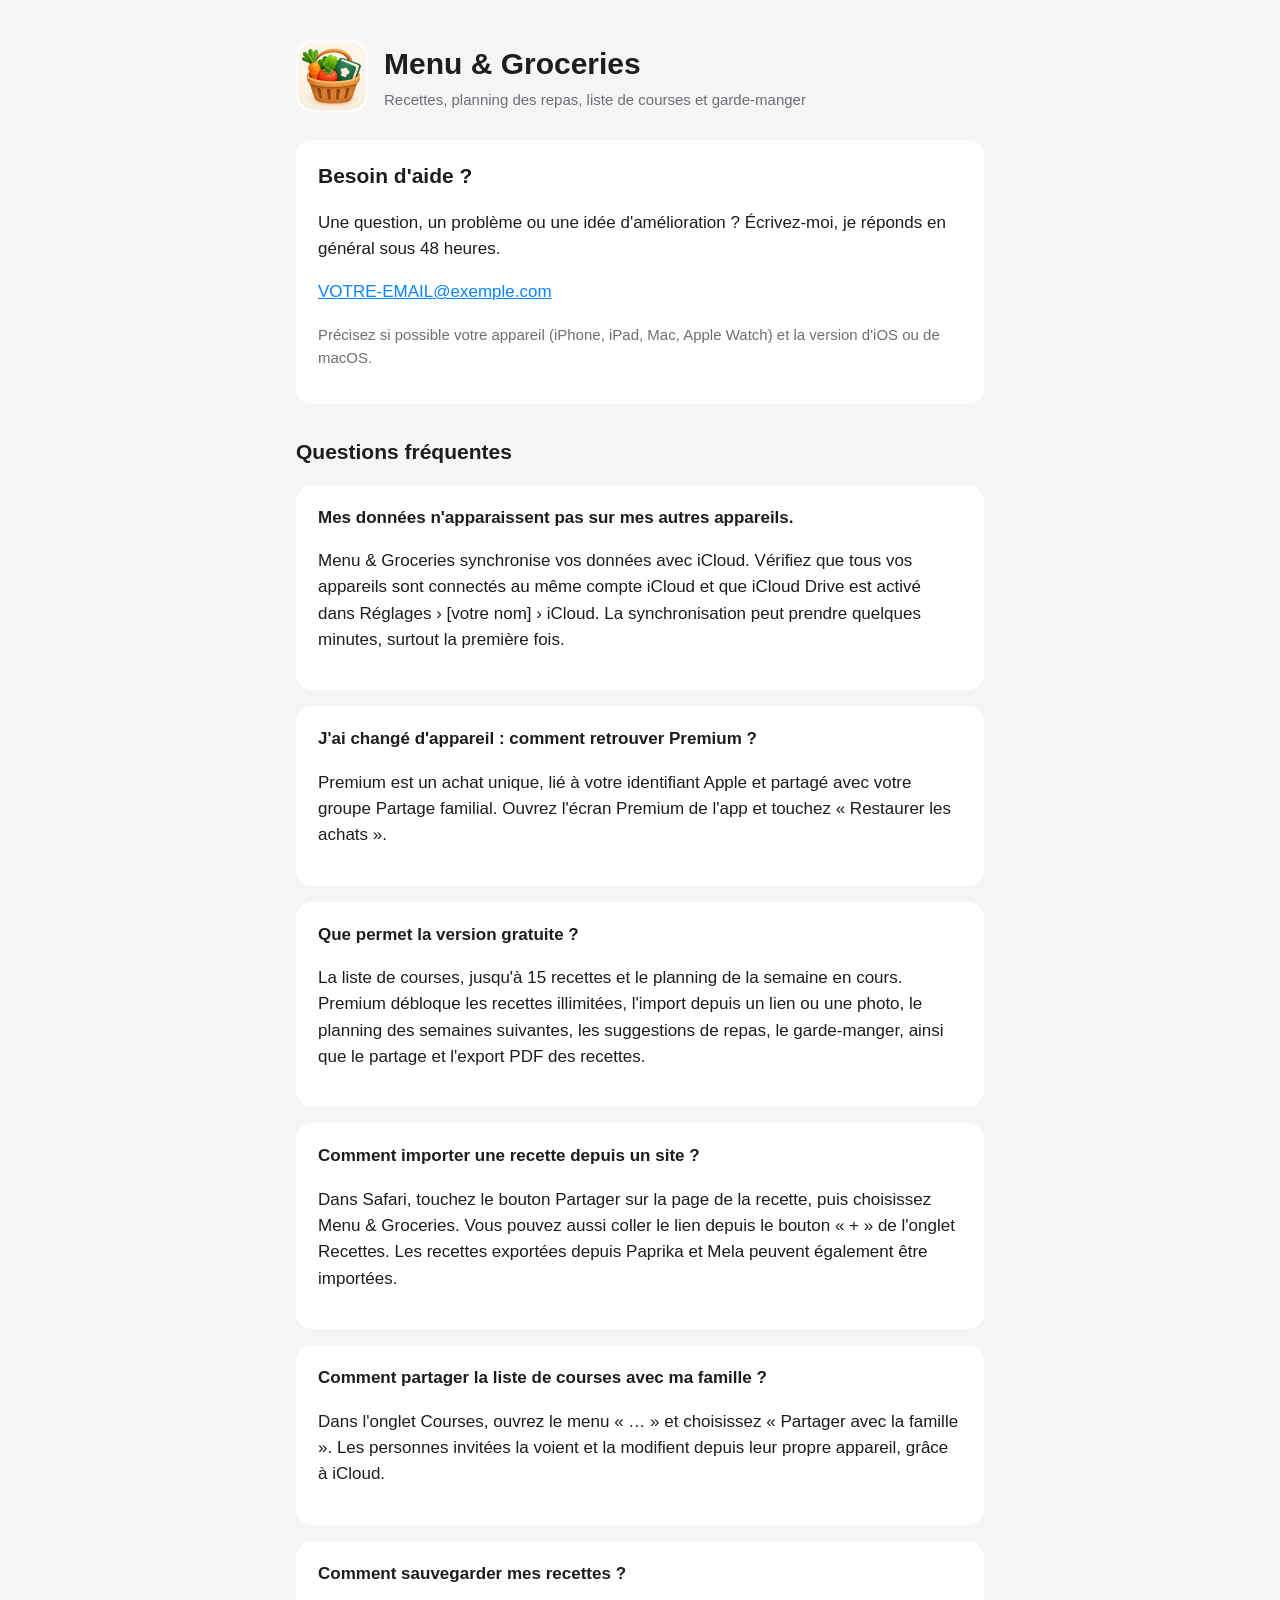
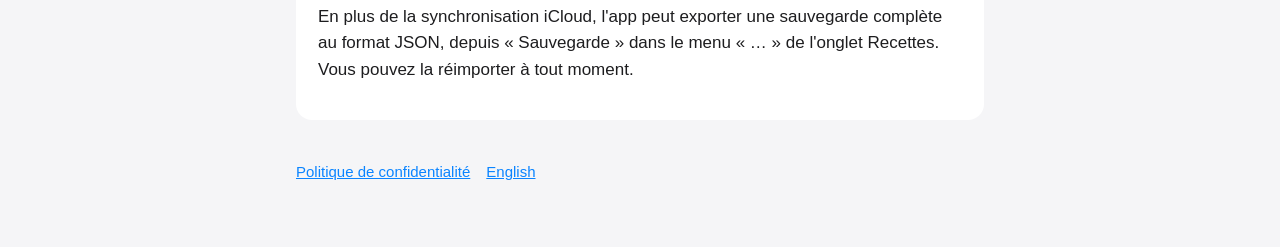
==== index.html @ fb3f8ceb "Add files via upload" ====
<!doctype html>
<html lang="fr">
<head>
<meta charset="utf-8">
<meta name="viewport" content="width=device-width, initial-scale=1">
<title>Menu & Groceries – Assistance</title>
<link rel="stylesheet" href="style.css">
</head>
<body>
<main>
  <header>
    <img src="icon.png" alt="">
    <div>
      <h1>Menu & Groceries</h1>
      <div class="muted">Recettes, planning des repas, liste de courses et garde-manger</div>
    </div>
  </header>

  <div class="card">
    <h2 style="margin-top:0">Besoin d'aide ?</h2>
    <p>Une question, un problème ou une idée d'amélioration ? Écrivez-moi, je réponds en général sous 48 heures.</p>
    <p><a href="mailto:VOTRE-EMAIL@exemple.com?subject=Menu%20%26%20Groceries">VOTRE-EMAIL@exemple.com</a></p>
    <p class="muted">Précisez si possible votre appareil (iPhone, iPad, Mac, Apple Watch) et la version d'iOS ou de macOS.</p>
  </div>

  <h2>Questions fréquentes</h2>

  <div class="card">
    <strong>Mes données n'apparaissent pas sur mes autres appareils.</strong>
    <p>Menu & Groceries synchronise vos données avec iCloud. Vérifiez que tous vos appareils sont connectés au même compte iCloud et que iCloud Drive est activé dans Réglages › [votre nom] › iCloud. La synchronisation peut prendre quelques minutes, surtout la première fois.</p>
  </div>

  <div class="card">
    <strong>J'ai changé d'appareil : comment retrouver Premium ?</strong>
    <p>Premium est un achat unique, lié à votre identifiant Apple et partagé avec votre groupe Partage familial. Ouvrez l'écran Premium de l'app et touchez « Restaurer les achats ».</p>
  </div>

  <div class="card">
    <strong>Que permet la version gratuite ?</strong>
    <p>La liste de courses, jusqu'à 15 recettes et le planning de la semaine en cours. Premium débloque les recettes illimitées, l'import depuis un lien ou une photo, le planning des semaines suivantes, les suggestions de repas, le garde-manger, ainsi que le partage et l'export PDF des recettes.</p>
  </div>

  <div class="card">
    <strong>Comment importer une recette depuis un site ?</strong>
    <p>Dans Safari, touchez le bouton Partager sur la page de la recette, puis choisissez Menu & Groceries. Vous pouvez aussi coller le lien depuis le bouton « + » de l'onglet Recettes. Les recettes exportées depuis Paprika et Mela peuvent également être importées.</p>
  </div>

  <div class="card">
    <strong>Comment partager la liste de courses avec ma famille ?</strong>
    <p>Dans l'onglet Courses, ouvrez le menu « … » et choisissez « Partager avec la famille ». Les personnes invitées la voient et la modifient depuis leur propre appareil, grâce à iCloud.</p>
  </div>

  <div class="card">
    <strong>Comment sauvegarder mes recettes ?</strong>
    <p>En plus de la synchronisation iCloud, l'app peut exporter une sauvegarde complète au format JSON, depuis « Sauvegarde » dans le menu « … » de l'onglet Recettes. Vous pouvez la réimporter à tout moment.</p>
  </div>

  <nav>
    <a href="privacy.html">Politique de confidentialité</a>
    <a href="en/">English</a>
  </nav>
</main>
</body>
</html>
---- style.css ----
:root { --bg: #f5f5f7; --card: #fff; --text: #1d1d1f; --muted: #6e6e73; --accent: #0a84ff; }
@media (prefers-color-scheme: dark) { :root { --bg: #000; --card: #1c1c1e; --text: #f5f5f7; --muted: #a1a1a6; --accent: #0a84ff; } }
* { box-sizing: border-box; }
body { margin: 0; background: var(--bg); color: var(--text); font: 17px/1.55 -apple-system, BlinkMacSystemFont, "Helvetica Neue", sans-serif; }
main { max-width: 720px; margin: 0 auto; padding: 40px 16px 64px; }
header { display: flex; align-items: center; gap: 16px; margin-bottom: 28px; }
header img { width: 72px; height: 72px; border-radius: 16px; }
h1 { font-size: 30px; margin: 0; }
h2 { font-size: 21px; margin: 32px 0 8px; }
p, li { color: var(--text); }
.muted { color: var(--muted); font-size: 15px; }
.card { background: var(--card); border-radius: 16px; padding: 20px 22px; margin: 16px 0; }
a { color: var(--accent); }
nav { display: flex; gap: 16px; flex-wrap: wrap; font-size: 15px; margin-top: 40px; }
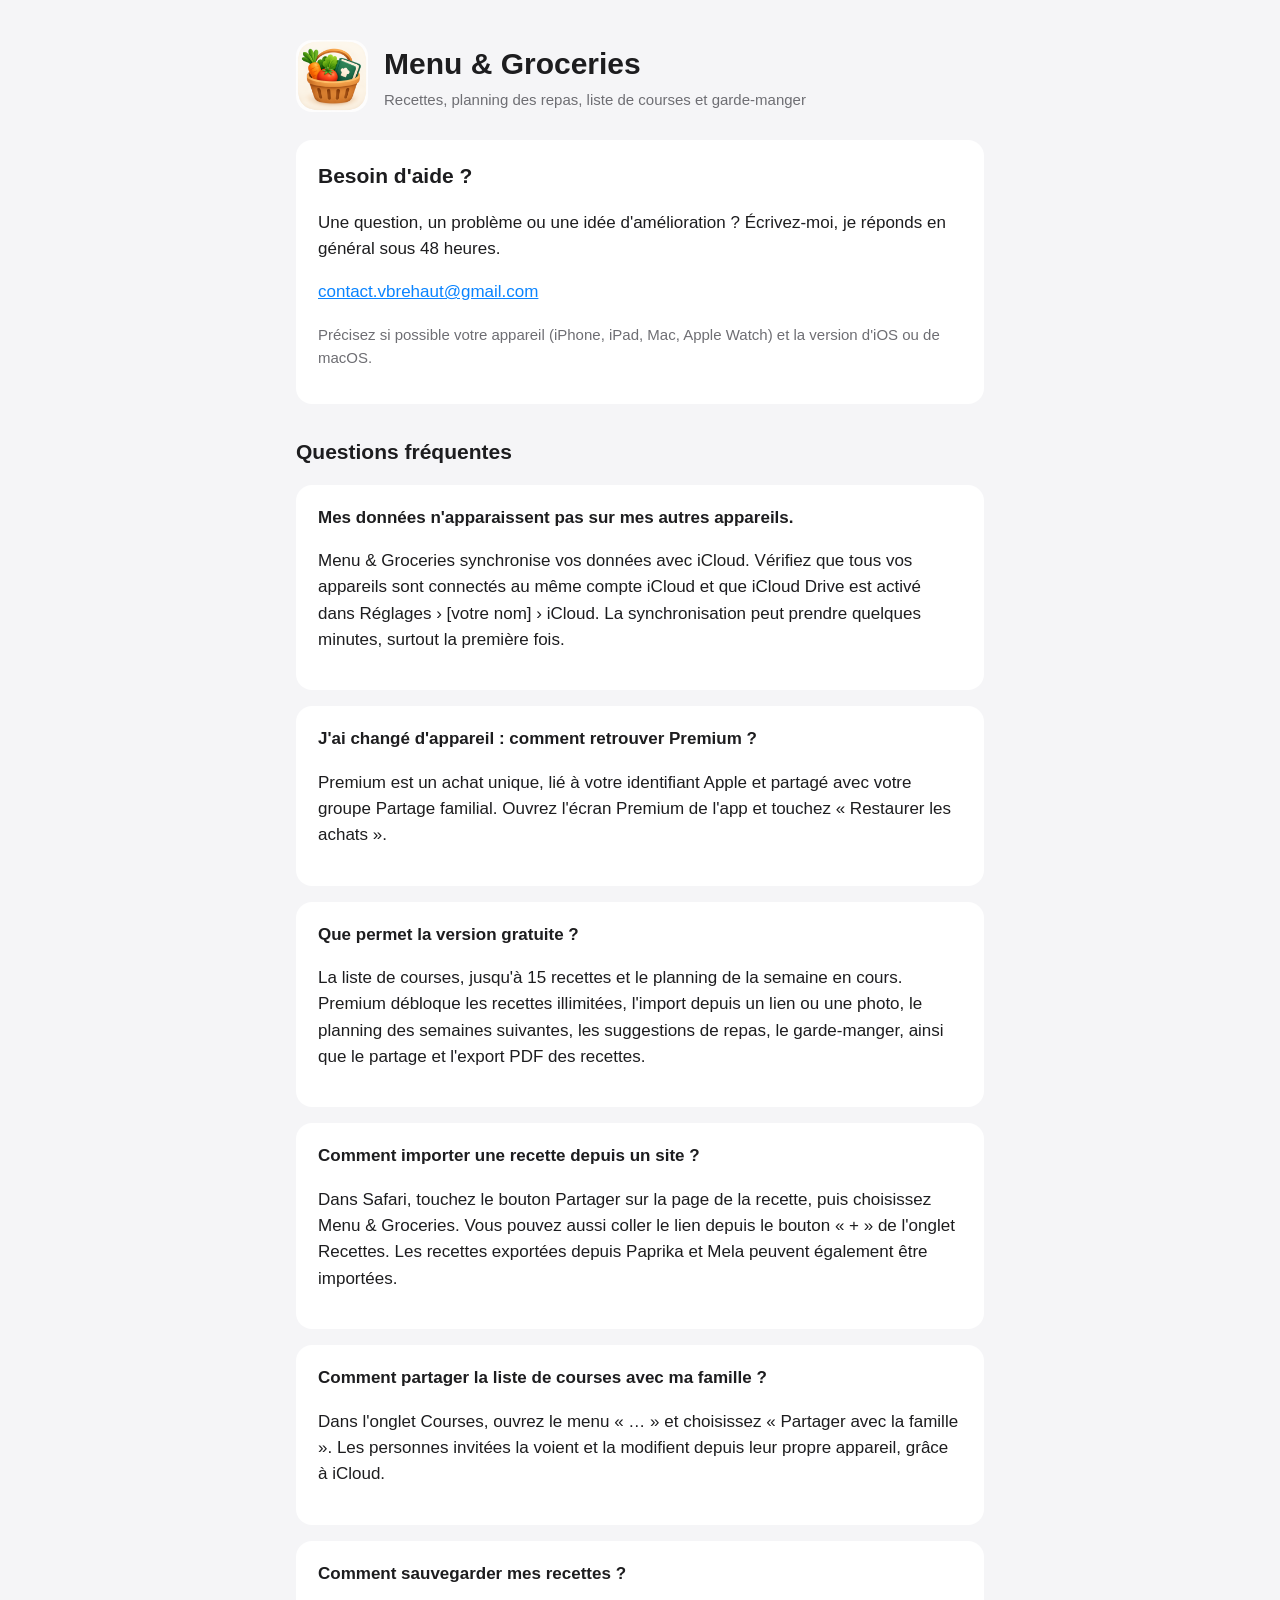
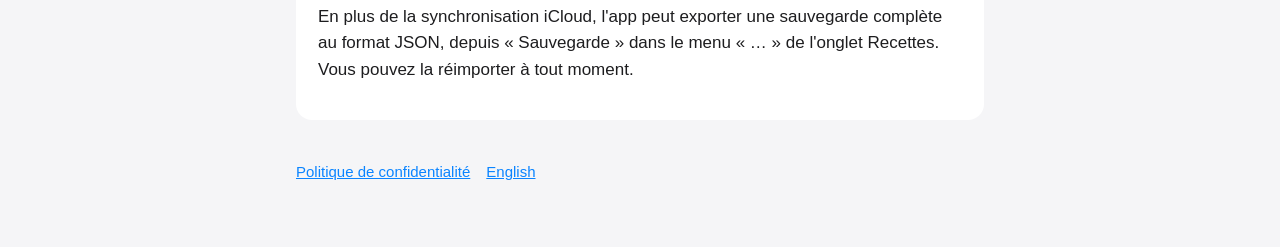
==== commit 9b5888d9: "Update contact email in index.html" ====
--- a/index.html
+++ b/index.html
@@ -19,7 +19,7 @@
   <div class="card">
     <h2 style="margin-top:0">Besoin d'aide ?</h2>
     <p>Une question, un problème ou une idée d'amélioration ? Écrivez-moi, je réponds en général sous 48 heures.</p>
-    <p><a href="mailto:VOTRE-EMAIL@exemple.com?subject=Menu%20%26%20Groceries">VOTRE-EMAIL@exemple.com</a></p>
+    <p><a href="mailto:contact.vbrehaut@gmail.com?subject=Menu%20%26%20Groceries">contact.vbrehaut@gmail.com</a></p>
     <p class="muted">Précisez si possible votre appareil (iPhone, iPad, Mac, Apple Watch) et la version d'iOS ou de macOS.</p>
   </div>
 
